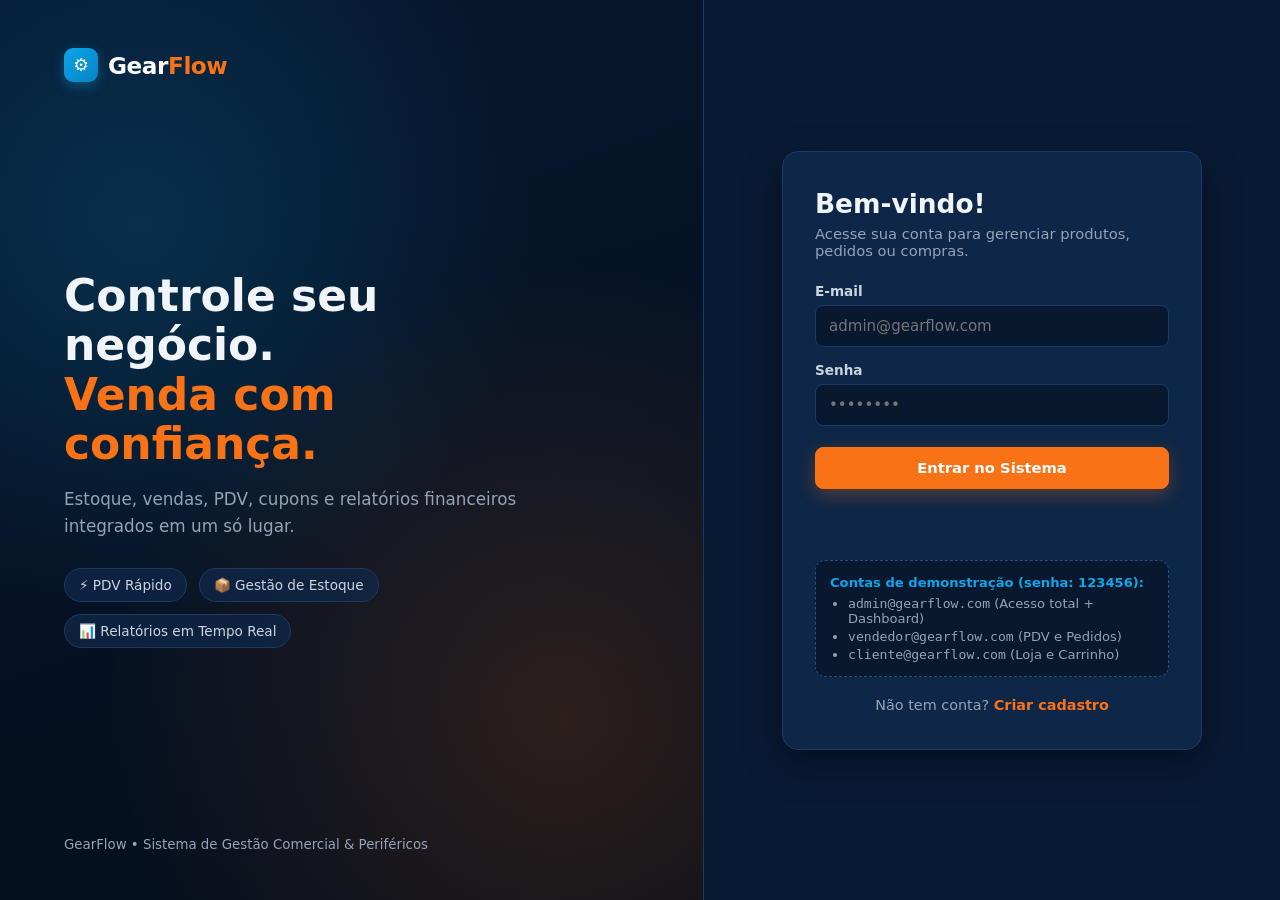
==== app.html @ c5e4baaf "Adiciona painel principal app.html" ====
<!DOCTYPE html>
<html lang="pt-BR">
<head>
  <meta charset="UTF-8" />
  <meta name="viewport" content="width=device-width, initial-scale=1.0" />
  <title>GearFlow — Painel de Gestão & PDV</title>
  <link rel="stylesheet" href="assets/css/style.css" />
</head>
<body class="app-body">
  <div class="app-layout">
    <aside class="sidebar">
      <div class="sidebar-brand">
        <div class="brand-badge">GF</div>
        <div>
          <strong>GearFlow</strong>
          <span>Automotive OS</span>
        </div>
      </div>

      <nav class="sidebar-nav">
        <button class="nav-item active" data-tab="dashboard" data-admin-only="true" onclick="switchTab('dashboard')">
          <span>📊</span> Dashboard Geral
        </button>
        <button class="nav-item" data-tab="pdv" onclick="switchTab('pdv')">
          <span>🛒</span> Catálogo & PDV
        </button>
        <button class="nav-item" data-tab="sales" onclick="switchTab('sales')">
          <span>📦</span> Histórico de Pedidos
        </button>
        <button class="nav-item" data-tab="products" data-admin-only="true" onclick="switchTab('products')">
          <span>🔧</span> Produtos & Estoque
        </button>
        <button class="nav-item" data-tab="coupons" data-admin-only="true" onclick="switchTab('coupons')">
          <span>🎟️</span> Cupons & Promoções
        </button>
      </nav>

      <div class="sidebar-footer">
        <div class="user-card">
          <strong id="userName">Carregando...</strong>
          <span id="userRole" class="role-badge">perfil</span>
        </div>
        <button class="btn btn-outline btn-full" onclick="logout()">Sair do Sistema</button>
      </div>
    </aside>

    <main class="main-content">
      <header class="topbar">
        <div>
          <h1 id="pageTitle">Dashboard Geral</h1>
          <p class="subtitle">Gestão integrada de peças, estoque e vendas em tempo real</p>
        </div>
        <div id="appFeedback" class="feedback-bar"></div>
      </header>

      <section id="tab-dashboard" class="tab-panel active" data-admin-only="true">
        <div class="kpi-grid">
          <div class="kpi-card">
            <span>Receita Total</span>
            <strong id="kpiRevenue">R$ 0,00</strong>
          </div>
          <div class="kpi-card">
            <span>Pedidos Concluídos</span>
            <strong id="kpiOrders">0</strong>
          </div>
          <div class="kpi-card">
            <span>Ticket Médio</span>
            <strong id="kpiTicket">R$ 0,00</strong>
          </div>
          <div class="kpi-card">
            <span>Itens em Estoque</span>
            <strong id="kpiStock">0</strong>
          </div>
        </div>

        <div class="panel-grid-2">
          <div class="card">
            <h3>Desempenho por Categoria</h3>
            <div id="categoryBars" class="bars-container"></div>
          </div>
          <div class="card">
            <h3>Alertas de Estoque Baixo</h3>
            <div id="lowStockList" class="alert-list"></div>
          </div>
        </div>
      </section>

      <section id="tab-pdv" class="tab-panel">
        <div class="pdv-layout">
          <div class="card">
            <div class="card-header-row">
              <h3>Catálogo de Autopeças</h3>
              <input type="text" id="catalogSearch" placeholder="Buscar peça ou SKU..." oninput="renderCatalog()" />
            </div>
            <div id="catalogGrid" class="catalog-grid"></div>
          </div>

          <div class="card cart-card">
            <h3>Carrinho / Checkout</h3>
            <div id="cartItems" class="cart-list"></div>

            <div class="coupon-box">
              <input type="text" id="couponInput" placeholder="Cupom (ex: GEAR10)" />
              <button class="btn btn-secondary" onclick="applyCouponCode()">Aplicar</button>
            </div>

            <div class="form-group">
              <label for="paymentMethod">Forma de Pagamento</label>
              <select id="paymentMethod">
                <option value="PIX">PIX (Aprovação Imediata)</option>
                <option value="Cartão de Crédito">Cartão de Crédito</option>
                <option value="Boleto Faturado">Boleto Faturado</option>
              </select>
            </div>

            <div class="form-group">
              <label for="deliveryAddress">Endereço / Retirada</label>
              <input type="text" id="deliveryAddress" placeholder="Endereço de entrega" />
            </div>

            <div class="cart-totals">
              <div><span>Subtotal:</span><strong id="cartSubtotal">R$ 0,00</strong></div>
              <div><span>Desconto:</span><strong id="cartDiscount" class="text-cyan">- R$ 0,00</strong></div>
              <div class="total-final"><span>Total:</span><strong id="cartTotal">R$ 0,00</strong></div>
            </div>

            <button class="btn btn-primary btn-full" onclick="checkout()">Finalizar Pedido</button>
          </div>
        </div>
      </section>

      <section id="tab-sales" class="tab-panel">
        <div class="card">
          <h3>Pedidos Registrados</h3>
          <div class="table-wrap">
            <table>
              <thead>
                <tr>
                  <th>Pedido</th>
                  <th>Cliente</th>
                  <th>Itens</th>
                  <th>Pagamento</th>
                  <th>Total</th>
                  <th>Status</th>
                </tr>
              </thead>
              <tbody id="salesTableBody"></tbody>
            </table>
          </div>
        </div>
      </section>

      <section id="tab-products" class="tab-panel" data-admin-only="true">
        <div class="panel-grid-2">
          <div class="card">
            <h3>Cadastrar Nova Peça</h3>
            <form id="productForm" onsubmit="handleCreateProduct(event)">
              <div class="form-group">
                <label>Nome da Peça</label>
                <input type="text" id="prodName" required placeholder="Ex: Kit Embreagem Sachs" />
              </div>
              <div class="form-row">
                <div class="form-group">
                  <label>SKU</label>
                  <input type="text" id="prodSku" required placeholder="GF-109" />
                </div>
                <div class="form-group">
                  <label>Categoria</label>
                  <select id="prodCategory">
                    <option value="Motor">Motor</option>
                    <option value="Freios">Freios</option>
                    <option value="Suspensão">Suspensão</option>
                    <option value="Elétrica">Elétrica</option>
                    <option value="Lubrificantes">Lubrificantes</option>
                  </select>
                </div>
              </div>
              <div class="form-row">
                <div class="form-group">
                  <label>Preço (R$)</label>
                  <input type="number" step="0.01" id="prodPrice" required placeholder="199.90" />
                </div>
                <div class="form-group">
                  <label>Estoque Inicial</label>
                  <input type="number" id="prodStock" required placeholder="15" />
                </div>
              </div>
              <button type="submit" class="btn btn-primary btn-full">Salvar Produto</button>
            </form>
          </div>

          <div class="card">
            <h3>Estoque Atual</h3>
            <div class="table-wrap">
              <table>
                <thead>
                  <tr>
                    <th>SKU</th>
                    <th>Produto</th>
                    <th>Categoria</th>
                    <th>Preço</th>
                    <th>Estoque</th>
                    <th>Ações</th>
                  </tr>
                </thead>
                <tbody id="productsTableBody"></tbody>
              </table>
            </div>
          </div>
        </div>
      </section>

      <section id="tab-coupons" class="tab-panel" data-admin-only="true">
        <div class="panel-grid-2">
          <div class="card">
            <h3>Criar Cupom Promocional</h3>
            <form id="couponForm" onsubmit="handleCreateCoupon(event)">
              <div class="form-group">
                <label>Código do Cupom</label>
                <input type="text" id="newCouponCode" required placeholder="EX: OFICINA15" />
              </div>
              <div class="form-group">
                <label>Desconto (%)</label>
                <input type="number" min="1" max="90" id="newCouponDiscount" required placeholder="15" />
              </div>
              <button type="submit" class="btn btn-primary btn-full">Ativar Cupom</button>
            </form>
          </div>

          <div class="card">
            <h3>Cupons Ativos</h3>
            <div class="table-wrap">
              <table>
                <thead>
                  <tr>
                    <th>Código</th>
                    <th>Desconto</th>
                    <th>Status</th>
                    <th>Ação</th>
                  </tr>
                </thead>
                <tbody id="couponsTableBody"></tbody>
              </table>
            </div>
          </div>
        </div>
      </section>
    </main>
  </div>

  <script src="assets/js/storage.js"></script>
  <script src="assets/js/auth.js"></script>
  <script src="assets/js/app.js"></script>
</body>
</html>
---- assets/css/style.css ----
:root {
  color-scheme: dark;
  --bg-deep: #061326;
  --bg-main: #091b34;
  --bg-sidebar: #07162b;
  --bg-card: #0e2647;
  --bg-card-hover: #133159;
  --bg-input: #08182e;
  --border: #1b3b66;
  --border-light: #274f85;
  --text-main: #f1f5f9;
  --text-muted: #94a3b8;
  --orange: #f97316;
  --orange-hover: #ea580c;
  --cyan: #0ea5e9;
  --green: #10b981;
  --red: #ef4444;
  --yellow: #f59e0b;
  --shadow: 0 14px 34px rgba(2, 8, 20, 0.55);
  --radius: 12px;
}

* {
  box-sizing: border-box;
  margin: 0;
  padding: 0;
}

body {
  font-family: "Inter", system-ui, -apple-system, sans-serif;
  background: var(--bg-main);
  color: var(--text-main);
  min-height: 100vh;
}

/* ================= LOGO & BRAND ================= */
.brand-logo {
  display: inline-flex;
  align-items: center;
  gap: 10px;
  font-weight: 800;
  font-size: 1.45rem;
  letter-spacing: -0.02em;
  color: #fff;
}

.brand-logo .gear-icon {
  width: 34px;
  height: 34px;
  border-radius: 9px;
  background: linear-gradient(135deg, var(--cyan), #0284c7);
  display: grid;
  place-items: center;
  color: #fff;
  font-size: 1.1rem;
  box-shadow: 0 4px 12px rgba(14, 165, 233, 0.35);
}

.brand-logo span strong {
  color: var(--orange);
}

/* ================= TELA DE LOGIN / CADASTRO ================= */
.auth-split {
  min-height: 100vh;
  display: grid;
  grid-template-columns: 1.1fr 0.9fr;
  background: var(--bg-deep);
}

.auth-hero {
  position: relative;
  padding: 48px 64px;
  display: flex;
  flex-direction: column;
  justify-content: space-between;
  background:
    radial-gradient(circle at 20% 25%, rgba(14, 165, 233, 0.18), transparent 45%),
    radial-gradient(circle at 80% 80%, rgba(249, 115, 22, 0.16), transparent 50%),
    linear-gradient(160deg, #071830 0%, #040d1a 100%);
  border-right: 1px solid var(--border);
}

.auth-hero-content {
  max-width: 480px;
}

.auth-hero h1 {
  font-size: 2.75rem;
  line-height: 1.12;
  font-weight: 800;
  margin-bottom: 18px;
}

.auth-hero h1 span {
  color: var(--orange);
}

.auth-hero p {
  color: var(--text-muted);
  font-size: 1.05rem;
  line-height: 1.6;
}

.hero-badges {
  display: flex;
  gap: 12px;
  margin-top: 28px;
  flex-wrap: wrap;
}

.hero-badge {
  background: rgba(14, 38, 71, 0.8);
  border: 1px solid var(--border);
  padding: 8px 14px;
  border-radius: 999px;
  font-size: 0.85rem;
  color: #cbd5e1;
}

.auth-panel {
  display: grid;
  place-items: center;
  padding: 32px 24px;
  background: var(--bg-main);
}

.auth-card {
  width: min(100%, 420px);
  background: var(--bg-card);
  border: 1px solid var(--border);
  border-radius: 16px;
  padding: 36px 32px;
  box-shadow: var(--shadow);
}

.auth-card h2 {
  font-size: 1.65rem;
  margin-bottom: 6px;
}

.auth-card .subtitle {
  color: var(--text-muted);
  font-size: 0.92rem;
  margin-bottom: 24px;
}

.form-stack {
  display: flex;
  flex-direction: column;
  gap: 15px;
}

.field {
  display: flex;
  flex-direction: column;
  gap: 6px;
}

.field label {
  font-size: 0.85rem;
  font-weight: 600;
  color: #cbd5e1;
}

input, select {
  width: 100%;
  min-height: 42px;
  padding: 10px 13px;
  border-radius: 8px;
  border: 1px solid var(--border);
  background: var(--bg-input);
  color: var(--text-main);
  font: inherit;
  font-size: 0.94rem;
  transition: border-color 0.15s;
}

input:focus, select:focus {
  outline: none;
  border-color: var(--cyan);
}

.btn {
  display: inline-flex;
  align-items: center;
  justify-content: center;
  gap: 8px;
  min-height: 42px;
  padding: 10px 18px;
  border-radius: 8px;
  border: 1px solid var(--border);
  background: var(--bg-card-hover);
  color: #fff;
  font: inherit;
  font-weight: 600;
  font-size: 0.92rem;
  cursor: pointer;
  text-decoration: none;
  transition: all 0.15s ease;
}

.btn:hover:not(:disabled) {
  border-color: var(--border-light);
  filter: brightness(1.08);
}

.btn:disabled {
  opacity: 0.55;
  cursor: not-allowed;
}

.btn-orange {
  background: var(--orange);
  border-color: var(--orange);
  color: #fff;
  font-weight: 700;
  box-shadow: 0 6px 18px rgba(249, 115, 22, 0.3);
}

.btn-orange:hover:not(:disabled) {
  background: var(--orange-hover);
  border-color: var(--orange-hover);
}

.btn-cyan {
  background: var(--cyan);
  border-color: var(--cyan);
  color: #041324;
  font-weight: 700;
}

.btn-sm {
  min-height: 34px;
  padding: 6px 12px;
  font-size: 0.82rem;
}

.demo-box {
  margin-top: 20px;
  padding: 14px;
  border-radius: 10px;
  background: var(--bg-input);
  border: 1px dashed var(--border-light);
  font-size: 0.82rem;
  color: var(--text-muted);
}

.demo-box strong {
  color: var(--cyan);
  display: block;
  margin-bottom: 6px;
}

.demo-box ul {
  padding-left: 18px;
  display: flex;
  flex-direction: column;
  gap: 3px;
}

.auth-footer {
  margin-top: 20px;
  text-align: center;
  font-size: 0.9rem;
  color: var(--text-muted);
}

.auth-footer a {
  color: var(--orange);
  font-weight: 600;
  text-decoration: none;
}

/* ================= LAYOUT DO PAINEL (SIDEBAR + MAIN) ================= */
.app-layout {
  display: grid;
  grid-template-columns: 245px 1fr;
  min-height: 100vh;
}

.sidebar {
  background: var(--bg-sidebar);
  border-right: 1px solid var(--border);
  padding: 22px 16px;
  display: flex;
  flex-direction: column;
  justify-content: space-between;
}

.sidebar-top {
  display: flex;
  flex-direction: column;
  gap: 28px;
}

.sidebar-nav {
  display: flex;
  flex-direction: column;
  gap: 6px;
}

.nav-item {
  display: flex;
  align-items: center;
  justify-content: space-between;
  width: 100%;
  padding: 11px 14px;
  border-radius: 9px;
  border: 1px solid transparent;
  background: transparent;
  color: var(--text-muted);
  font: inherit;
  font-size: 0.92rem;
  font-weight: 600;
  cursor: pointer;
  text-align: left;
  transition: all 0.15s;
}

.nav-item:hover {
  background: rgba(14, 38, 71, 0.7);
  color: #fff;
}

.nav-item.active {
  background: linear-gradient(90deg, rgba(249, 115, 22, 0.2), rgba(14, 38, 71, 0.9));
  border-color: rgba(249, 115, 22, 0.45);
  color: #fff;
}

.nav-item .badge {
  background: var(--orange);
  color: #fff;
  font-size: 0.75rem;
  padding: 2px 8px;
  border-radius: 999px;
  font-weight: 700;
}

.sidebar-user {
  padding-top: 16px;
  border-top: 1px solid var(--border);
  display: flex;
  flex-direction: column;
  gap: 10px;
}

.user-info {
  font-size: 0.85rem;
}

.user-info strong {
  display: block;
  color: #fff;
}

.user-info span {
  color: var(--cyan);
  text-transform: uppercase;
  font-size: 0.75rem;
  font-weight: 700;
}

.main-area {
  padding: 24px 32px;
  overflow-y: auto;
}

.topbar-header {
  display: flex;
  align-items: center;
  justify-content: space-between;
  gap: 16px;
  margin-bottom: 24px;
  padding-bottom: 16px;
  border-bottom: 1px solid var(--border);
}

.topbar-header h1 {
  font-size: 1.5rem;
  font-weight: 700;
}

.feedback-bar {
  min-height: 22px;
  margin-bottom: 14px;
  font-size: 0.9rem;
  font-weight: 500;
}
.feedback-bar.ok { color: var(--green); }
.feedback-bar.error { color: var(--red); }

.tab-panel {
  display: none;
}
.tab-panel.active {
  display: block;
}

/* ================= KPI CARDS & DASHBOARD ================= */
.kpi-grid {
  display: grid;
  grid-template-columns: repeat(4, 1fr);
  gap: 16px;
  margin-bottom: 24px;
}

.kpi-card {
  background: var(--bg-card);
  border: 1px solid var(--border);
  border-radius: var(--radius);
  padding: 18px 20px;
  position: relative;
  overflow: hidden;
}

.kpi-card::before {
  content: "";
  position: absolute;
  top: 0;
  left: 0;
  width: 4px;
  height: 100%;
  background: var(--cyan);
}

.kpi-card.orange::before { background: var(--orange); }
.kpi-card.green::before { background: var(--green); }
.kpi-card.yellow::before { background: var(--yellow); }

.kpi-card small {
  color: var(--text-muted);
  font-size: 0.82rem;
  font-weight: 600;
  text-transform: uppercase;
}

.kpi-card .kpi-val {
  font-size: 1.65rem;
  font-weight: 800;
  margin-top: 8px;
}

.dashboard-split {
  display: grid;
  grid-template-columns: 1.4fr 1fr;
  gap: 20px;
  margin-bottom: 24px;
}

.panel-card {
  background: var(--bg-card);
  border: 1px solid var(--border);
  border-radius: var(--radius);
  padding: 20px;
}

.panel-card h3 {
  font-size: 1.05rem;
  margin-bottom: 16px;
  display: flex;
  align-items: center;
  justify-content: space-between;
}

/* Gráfico de barras CSS puro (estilo protótipo) */
.bar-chart {
  display: flex;
  align-items: flex-end;
  gap: 14px;
  height: 190px;
  padding-top: 20px;
  border-bottom: 1px solid var(--border);
}

.bar-col {
  flex: 1;
  display: flex;
  flex-direction: column;
  align-items: center;
  gap: 8px;
  height: 100%;
  justify-content: flex-end;
}

.bar-fill {
  width: 100%;
  max-width: 38px;
  border-radius: 6px 6px 0 0;
  background: linear-gradient(180deg, var(--cyan), #0284c7);
  transition: height 0.4s ease;
  position: relative;
}

.bar-col:nth-child(even) .bar-fill {
  background: linear-gradient(180deg, var(--orange), #c2410c);
}

.bar-label {
  font-size: 0.76rem;
  color: var(--text-muted);
}

/* Gráfico de rosca CSS (Donut) */
.donut-wrap {
  display: flex;
  align-items: center;
  gap: 24px;
  padding: 12px 0;
}

.donut-ring {
  width: 135px;
  height: 135px;
  border-radius: 50%;
  background: conic-gradient(
    var(--cyan) 0% 45%,
    var(--orange) 45% 78%,
    var(--green) 78% 100%
  );
  display: grid;
  place-items: center;
  flex-shrink: 0;
}

.donut-hole {
  width: 84px;
  height: 84px;
  border-radius: 50%;
  background: var(--bg-card);
  display: grid;
  place-items: center;
  font-weight: 800;
  font-size: 0.95rem;
}

.donut-legend {
  display: flex;
  flex-direction: column;
  gap: 10px;
  font-size: 0.86rem;
}

.legend-item {
  display: flex;
  align-items: center;
  gap: 8px;
}

.dot {
  width: 10px;
  height: 10px;
  border-radius: 50%;
}

/* ================= PDV / CATÁLOGO + CARRINHO LADO A LADO ================= */
.pdv-layout {
  display: grid;
  grid-template-columns: 1.5fr 1fr;
  gap: 20px;
  align-items: start;
}

.catalog-toolbar {
  display: flex;
  gap: 12px;
  margin-bottom: 16px;
}

.product-grid {
  display: grid;
  grid-template-columns: repeat(auto-fill, minmax(210px, 1fr));
  gap: 14px;
}

.prod-card {
  background: var(--bg-card);
  border: 1px solid var(--border);
  border-radius: var(--radius);
  padding: 16px;
  display: flex;
  flex-direction: column;
  justify-content: space-between;
  gap: 10px;
  transition: transform 0.15s, border-color 0.15s;
}

.prod-card:hover {
  transform: translateY(-2px);
  border-color: var(--cyan);
}

.prod-cat {
  font-size: 0.75rem;
  color: var(--cyan);
  font-weight: 700;
  text-transform: uppercase;
}

.prod-card h4 {
  font-size: 1rem;
  margin-top: 4px;
}

.prod-price {
  font-size: 1.2rem;
  font-weight: 800;
  color: var(--orange);
}

.prod-old {
  font-size: 0.84rem;
  color: var(--text-muted);
  text-decoration: line-through;
  margin-right: 6px;
}

.cart-box {
  background: var(--bg-card);
  border: 1px solid var(--border);
  border-radius: var(--radius);
  padding: 20px;
  position: sticky;
  top: 20px;
}

.cart-list {
  display: flex;
  flex-direction: column;
  gap: 10px;
  max-height: 240px;
  overflow-y: auto;
  margin: 14px 0;
  padding-right: 4px;
}

.cart-row {
  display: flex;
  align-items: center;
  justify-content: space-between;
  gap: 10px;
  padding: 10px;
  border-radius: 8px;
  background: var(--bg-input);
  border: 1px solid var(--border);
  font-size: 0.88rem;
}

.qty-controls {
  display: inline-flex;
  align-items: center;
  gap: 6px;
}

.qty-btn {
  width: 24px;
  height: 24px;
  border-radius: 6px;
  border: 1px solid var(--border);
  background: var(--bg-card);
  color: #fff;
  cursor: pointer;
}

.row-inline {
  display: flex;
  gap: 8px;
}

.totals-box {
  border-top: 1px solid var(--border);
  padding-top: 12px;
  margin: 14px 0;
  display: flex;
  flex-direction: column;
  gap: 6px;
  font-size: 0.92rem;
}

.totals-box div {
  display: flex;
  justify-content: space-between;
}

.totals-box .grand-total {
  font-size: 1.18rem;
  font-weight: 800;
  color: var(--orange);
  margin-top: 4px;
}

/* ================= TABELAS ================= */
.table-wrap {
  overflow-x: auto;
}

table {
  width: 100%;
  border-collapse: collapse;
  font-size: 0.9rem;
}

th, td {
  padding: 12px 14px;
  text-align: left;
  border-bottom: 1px solid var(--border);
}

th {
  color: var(--text-muted);
  font-size: 0.78rem;
  text-transform: uppercase;
  background: rgba(8, 24, 46, 0.6);
}

.status-pill {
  display: inline-block;
  padding: 3px 10px;
  border-radius: 999px;
  font-size: 0.76rem;
  font-weight: 700;
}

.status-Concluído { background: rgba(16, 185, 129, 0.2); color: #34d399; }
.status-Pendente { background: rgba(245, 158, 11, 0.2); color: #fbbf24; }
.status-Enviado { background: rgba(14, 165, 233, 0.2); color: #38bdf8; }
.status-Cancelado { background: rgba(239, 68, 68, 0.2); color: #f87171; }

.hidden { display: none !important; }

/* ================= RESPONSIVO ================= */
@media (max-width: 980px) {
  .auth-split { grid-template-columns: 1fr; }
  .auth-hero { display: none; }
  .app-layout { grid-template-columns: 1fr; }
  .sidebar { border-right: 0; border-bottom: 1px solid var(--border); }
  .sidebar-nav { flex-direction: row; flex-wrap: wrap; }
  .kpi-grid { grid-template-columns: repeat(2, 1fr); }
  .dashboard-split, .pdv-layout { grid-template-columns: 1fr; }
}
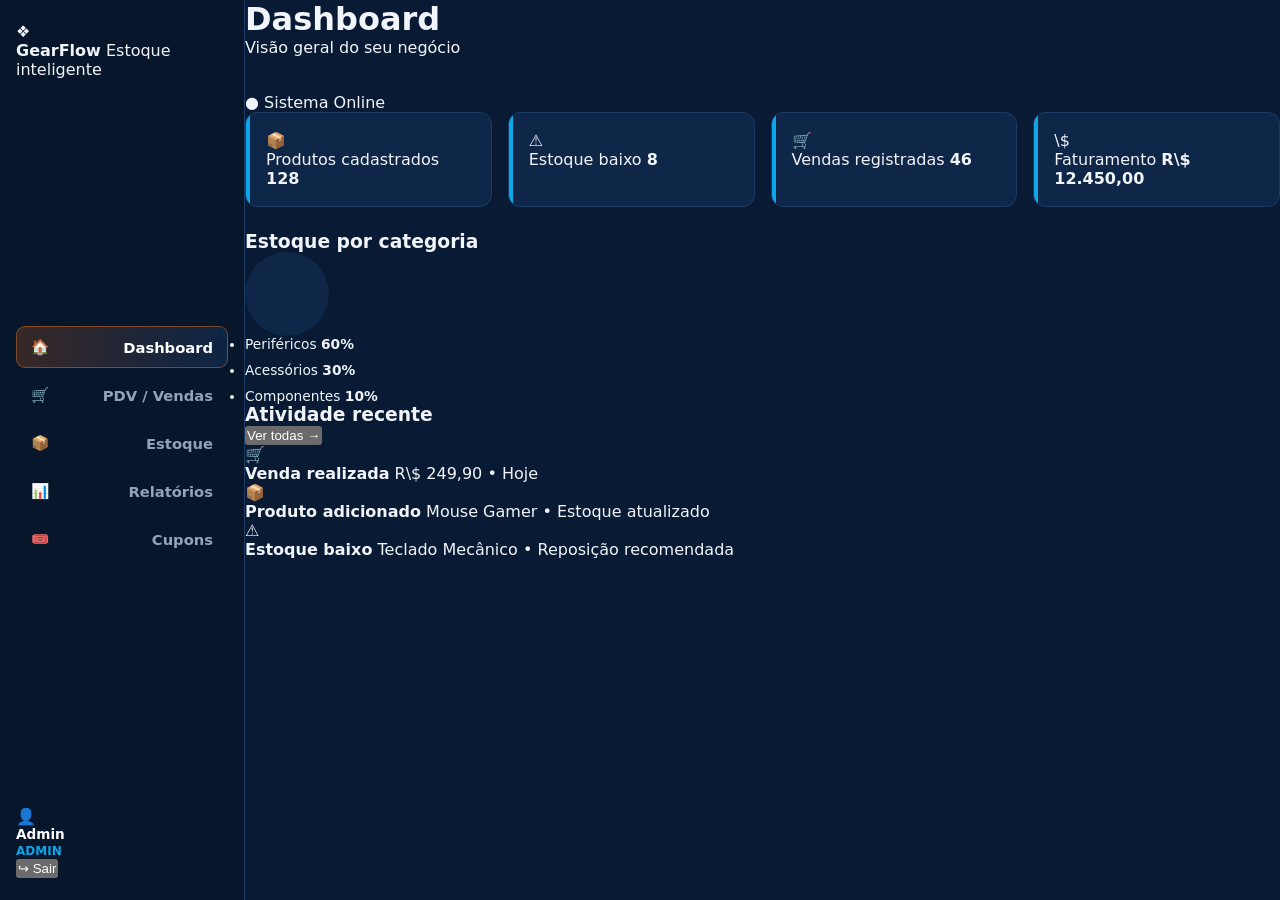
==== commit b1bcdf11: "Alinha layout do painel ao protótipo do GearFlow" ====
--- a/app.html
+++ b/app.html
@@ -3,105 +3,164 @@
 <head>
   <meta charset="UTF-8" />
   <meta name="viewport" content="width=device-width, initial-scale=1.0" />
-  <title>GearFlow — Painel de Gestão & PDV</title>
+  <title>GearFlow — Estoque Inteligente & PDV</title>
   <link rel="stylesheet" href="assets/css/style.css" />
 </head>
 <body class="app-body">
   <div class="app-layout">
+    <!-- Sidebar idêntica ao Slide 08 -->
     <aside class="sidebar">
       <div class="sidebar-brand">
-        <div class="brand-badge">GF</div>
+        <div class="brand-logo-box">❖</div>
         <div>
-          <strong>GearFlow</strong>
-          <span>Automotive OS</span>
+          <strong class="brand-title">Gear<span class="text-orange">Flow</span></strong>
+          <span class="brand-sub">Estoque inteligente</span>
         </div>
       </div>
 
       <nav class="sidebar-nav">
         <button class="nav-item active" data-tab="dashboard" data-admin-only="true" onclick="switchTab('dashboard')">
-          <span>📊</span> Dashboard Geral
+          <span class="nav-icon">🏠</span> Dashboard
         </button>
         <button class="nav-item" data-tab="pdv" onclick="switchTab('pdv')">
-          <span>🛒</span> Catálogo & PDV
+          <span class="nav-icon">🛒</span> PDV / Vendas
+        </button>
+        <button class="nav-item" data-tab="products" data-admin-only="true" onclick="switchTab('products')">
+          <span class="nav-icon">📦</span> Estoque
         </button>
         <button class="nav-item" data-tab="sales" onclick="switchTab('sales')">
-          <span>📦</span> Histórico de Pedidos
-        </button>
-        <button class="nav-item" data-tab="products" data-admin-only="true" onclick="switchTab('products')">
-          <span>🔧</span> Produtos & Estoque
+          <span class="nav-icon">📊</span> Relatórios
         </button>
         <button class="nav-item" data-tab="coupons" data-admin-only="true" onclick="switchTab('coupons')">
-          <span>🎟️</span> Cupons & Promoções
+          <span class="nav-icon">🎟️</span> Cupons
         </button>
       </nav>
 
       <div class="sidebar-footer">
-        <div class="user-card">
-          <strong id="userName">Carregando...</strong>
-          <span id="userRole" class="role-badge">perfil</span>
-        </div>
-        <button class="btn btn-outline btn-full" onclick="logout()">Sair do Sistema</button>
+        <div class="user-pill">
+          <div class="user-avatar">👤</div>
+          <div class="user-info">
+            <strong id="userName">Admin</strong>
+            <span id="userRole">admin</span>
+          </div>
+        </div>
+        <button class="btn-logout" onclick="logout()">↪ Sair</button>
       </div>
     </aside>
 
+    <!-- Área Principal -->
     <main class="main-content">
       <header class="topbar">
         <div>
-          <h1 id="pageTitle">Dashboard Geral</h1>
-          <p class="subtitle">Gestão integrada de peças, estoque e vendas em tempo real</p>
-        </div>
-        <div id="appFeedback" class="feedback-bar"></div>
+          <h1 id="pageTitle">Dashboard</h1>
+          <p id="pageSubtitle" class="subtitle">Visão geral do seu negócio</p>
+        </div>
+        <div class="topbar-actions">
+          <div id="appFeedback" class="feedback-bar"></div>
+          <span class="badge-online">● Sistema Online</span>
+        </div>
       </header>
 
+      <!-- ABA 1: DASHBOARD (Igual ao Slide 08) -->
       <section id="tab-dashboard" class="tab-panel active" data-admin-only="true">
         <div class="kpi-grid">
           <div class="kpi-card">
-            <span>Receita Total</span>
-            <strong id="kpiRevenue">R$ 0,00</strong>
-          </div>
-          <div class="kpi-card">
-            <span>Pedidos Concluídos</span>
-            <strong id="kpiOrders">0</strong>
-          </div>
-          <div class="kpi-card">
-            <span>Ticket Médio</span>
-            <strong id="kpiTicket">R$ 0,00</strong>
-          </div>
-          <div class="kpi-card">
-            <span>Itens em Estoque</span>
-            <strong id="kpiStock">0</strong>
-          </div>
-        </div>
-
-        <div class="panel-grid-2">
+            <div class="kpi-icon blue">📦</div>
+            <div>
+              <span class="kpi-label">Produtos cadastrados</span>
+              <strong id="kpiStock" class="kpi-value">128</strong>
+            </div>
+          </div>
+          <div class="kpi-card">
+            <div class="kpi-icon orange">⚠️</div>
+            <div>
+              <span class="kpi-label">Estoque baixo</span>
+              <strong id="kpiLowStock" class="kpi-value">8</strong>
+            </div>
+          </div>
+          <div class="kpi-card">
+            <div class="kpi-icon blue">🛒</div>
+            <div>
+              <span class="kpi-label">Vendas registradas</span>
+              <strong id="kpiOrders" class="kpi-value">46</strong>
+            </div>
+          </div>
+          <div class="kpi-card">
+            <div class="kpi-icon orange">\$</div>
+            <div>
+              <span class="kpi-label">Faturamento</span>
+              <strong id="kpiRevenue" class="kpi-value">R\$ 12.450,00</strong>
+            </div>
+          </div>
+        </div>
+
+        <div class="dashboard-grid">
+          <!-- Gráfico de Rosca: Estoque por categoria -->
           <div class="card">
-            <h3>Desempenho por Categoria</h3>
-            <div id="categoryBars" class="bars-container"></div>
-          </div>
+            <h3>Estoque por categoria</h3>
+            <div class="donut-wrapper">
+              <div class="donut-chart">
+                <div class="donut-hole"></div>
+              </div>
+              <ul class="donut-legend">
+                <li><span class="dot blue"></span> Periféricos <strong>60%</strong></li>
+                <li><span class="dot orange"></span> Acessórios <strong>30%</strong></li>
+                <li><span class="dot cyan"></span> Componentes <strong>10%</strong></li>
+              </ul>
+            </div>
+          </div>
+
+          <!-- Atividade recente -->
           <div class="card">
-            <h3>Alertas de Estoque Baixo</h3>
-            <div id="lowStockList" class="alert-list"></div>
+            <div class="card-header-row">
+              <h3>Atividade recente</h3>
+              <button class="link-btn" onclick="switchTab('sales')">Ver todas →</button>
+            </div>
+            <div id="recentActivityList" class="activity-list">
+              <div class="activity-item">
+                <div class="act-icon blue">🛒</div>
+                <div>
+                  <strong>Venda realizada</strong>
+                  <span>R\$ 249,90 • Hoje</span>
+                </div>
+              </div>
+              <div class="activity-item">
+                <div class="act-icon blue">📦</div>
+                <div>
+                  <strong>Produto adicionado</strong>
+                  <span>Mouse Gamer • Estoque atualizado</span>
+                </div>
+              </div>
+              <div class="activity-item">
+                <div class="act-icon orange">⚠️</div>
+                <div>
+                  <strong>Estoque baixo</strong>
+                  <span>Teclado Mecânico • Reposição recomendada</span>
+                </div>
+              </div>
+            </div>
           </div>
         </div>
       </section>
 
+      <!-- ABA 2: PDV / VENDAS (Igual ao Slide 08) -->
       <section id="tab-pdv" class="tab-panel">
         <div class="pdv-layout">
           <div class="card">
             <div class="card-header-row">
-              <h3>Catálogo de Autopeças</h3>
-              <input type="text" id="catalogSearch" placeholder="Buscar peça ou SKU..." oninput="renderCatalog()" />
+              <h3>Catálogo de Periféricos</h3>
+              <input type="text" id="catalogSearch" class="search-input" placeholder="🔍 Buscar produto..." oninput="renderCatalog()" />
             </div>
             <div id="catalogGrid" class="catalog-grid"></div>
           </div>
 
           <div class="card cart-card">
-            <h3>Carrinho / Checkout</h3>
+            <h3>🛒 Carrinho de compras</h3>
             <div id="cartItems" class="cart-list"></div>
 
             <div class="coupon-box">
               <input type="text" id="couponInput" placeholder="Cupom (ex: GEAR10)" />
-              <button class="btn btn-secondary" onclick="applyCouponCode()">Aplicar</button>
+              <button class="btn-secondary" onclick="applyCouponCode()">Aplicar</button>
             </div>
 
             <div class="form-group">
@@ -109,147 +168,175 @@
               <select id="paymentMethod">
                 <option value="PIX">PIX (Aprovação Imediata)</option>
                 <option value="Cartão de Crédito">Cartão de Crédito</option>
-                <option value="Boleto Faturado">Boleto Faturado</option>
+                <option value="Dinheiro">Dinheiro</option>
               </select>
             </div>
 
             <div class="form-group">
-              <label for="deliveryAddress">Endereço / Retirada</label>
-              <input type="text" id="deliveryAddress" placeholder="Endereço de entrega" />
+              <label for="deliveryAddress">CPF / Cliente (opcional)</label>
+              <input type="text" id="deliveryAddress" placeholder="000.000.000-00 ou Balcão" />
             </div>
 
             <div class="cart-totals">
-              <div><span>Subtotal:</span><strong id="cartSubtotal">R$ 0,00</strong></div>
-              <div><span>Desconto:</span><strong id="cartDiscount" class="text-cyan">- R$ 0,00</strong></div>
-              <div class="total-final"><span>Total:</span><strong id="cartTotal">R$ 0,00</strong></div>
-            </div>
-
-            <button class="btn btn-primary btn-full" onclick="checkout()">Finalizar Pedido</button>
+              <div><span>Subtotal:</span><strong id="cartSubtotal">R\$ 0,00</strong></div>
+              <div><span>Desconto (10%):</span><strong id="cartDiscount" class="text-orange">- R\$ 0,00</strong></div>
+              <div class="total-final"><span>Total:</span><strong id="cartTotal">R\$ 0,00</strong></div>
+            </div>
+
+            <button class="btn-orange btn-full" onclick="checkout()">🛒 Finalizar venda</button>
           </div>
         </div>
       </section>
 
-      <section id="tab-sales" class="tab-panel">
+      <!-- ABA 3: CONTROLE DE ESTOQUE (Igual ao Slide 08) -->
+      <section id="tab-products" class="tab-panel" data-admin-only="true">
+        <div class="card mb-20">
+          <h3>+ Adicionar novo produto ao estoque</h3>
+          <form id="productForm" class="inline-form" onsubmit="handleCreateProduct(event)">
+            <input type="text" id="prodName" required placeholder="Produto (ex: Mouse Gamer)" />
+            <input type="text" id="prodSku" required placeholder="SKU (ex: M001)" />
+            <select id="prodCategory">
+              <option value="Periféricos">Periféricos</option>
+              <option value="Acessórios">Acessórios</option>
+              <option value="Componentes">Componentes</option>
+            </select>
+            <input type="number" step="0.01" id="prodPrice" required placeholder="Preço (R\$)" />
+            <input type="number" id="prodStock" required placeholder="Qtd" />
+            <button type="submit" class="btn-orange">+ Adicionar produto</button>
+          </form>
+        </div>
+
         <div class="card">
-          <h3>Pedidos Registrados</h3>
+          <div class="card-header-row">
+            <h3>Controle de estoque</h3>
+          </div>
           <div class="table-wrap">
             <table>
               <thead>
                 <tr>
-                  <th>Pedido</th>
-                  <th>Cliente</th>
-                  <th>Itens</th>
-                  <th>Pagamento</th>
-                  <th>Total</th>
-                  <th>Status</th>
+                  <th>SKU</th>
+                  <th>Produto</th>
+                  <th>Categoria</th>
+                  <th>Preço</th>
+                  <th>Quantidade</th>
+                  <th>Status / Ações</th>
                 </tr>
               </thead>
-              <tbody id="salesTableBody"></tbody>
+              <tbody id="productsTableBody"></tbody>
             </table>
           </div>
         </div>
       </section>
 
-      <section id="tab-products" class="tab-panel" data-admin-only="true">
-        <div class="panel-grid-2">
-          <div class="card">
-            <h3>Cadastrar Nova Peça</h3>
-            <form id="productForm" onsubmit="handleCreateProduct(event)">
-              <div class="form-group">
-                <label>Nome da Peça</label>
-                <input type="text" id="prodName" required placeholder="Ex: Kit Embreagem Sachs" />
-              </div>
-              <div class="form-row">
-                <div class="form-group">
-                  <label>SKU</label>
-                  <input type="text" id="prodSku" required placeholder="GF-109" />
-                </div>
-                <div class="form-group">
-                  <label>Categoria</label>
-                  <select id="prodCategory">
-                    <option value="Motor">Motor</option>
-                    <option value="Freios">Freios</option>
-                    <option value="Suspensão">Suspensão</option>
-                    <option value="Elétrica">Elétrica</option>
-                    <option value="Lubrificantes">Lubrificantes</option>
-                  </select>
-                </div>
-              </div>
-              <div class="form-row">
-                <div class="form-group">
-                  <label>Preço (R$)</label>
-                  <input type="number" step="0.01" id="prodPrice" required placeholder="199.90" />
-                </div>
-                <div class="form-group">
-                  <label>Estoque Inicial</label>
-                  <input type="number" id="prodStock" required placeholder="15" />
-                </div>
-              </div>
-              <button type="submit" class="btn btn-primary btn-full">Salvar Produto</button>
-            </form>
-          </div>
-
-          <div class="card">
-            <h3>Estoque Atual</h3>
-            <div class="table-wrap">
-              <table>
-                <thead>
-                  <tr>
-                    <th>SKU</th>
-                    <th>Produto</th>
-                    <th>Categoria</th>
-                    <th>Preço</th>
-                    <th>Estoque</th>
-                    <th>Ações</th>
-                  </tr>
-                </thead>
-                <tbody id="productsTableBody"></tbody>
-              </table>
-            </div>
-          </div>
-        </div>
-      </section>
-
-      <section id="tab-coupons" class="tab-panel" data-admin-only="true">
-        <div class="panel-grid-2">
-          <div class="card">
-            <h3>Criar Cupom Promocional</h3>
-            <form id="couponForm" onsubmit="handleCreateCoupon(event)">
-              <div class="form-group">
-                <label>Código do Cupom</label>
-                <input type="text" id="newCouponCode" required placeholder="EX: OFICINA15" />
-              </div>
-              <div class="form-group">
-                <label>Desconto (%)</label>
-                <input type="number" min="1" max="90" id="newCouponDiscount" required placeholder="15" />
-              </div>
-              <button type="submit" class="btn btn-primary btn-full">Ativar Cupom</button>
-            </form>
-          </div>
-
-          <div class="card">
-            <h3>Cupons Ativos</h3>
-            <div class="table-wrap">
-              <table>
-                <thead>
-                  <tr>
-                    <th>Código</th>
-                    <th>Desconto</th>
-                    <th>Status</th>
-                    <th>Ação</th>
-                  </tr>
-                </thead>
-                <tbody id="couponsTableBody"></tbody>
-              </table>
-            </div>
-          </div>
-        </div>
-      </section>
-    </main>
-  </div>
-
-  <script src="assets/js/storage.js"></script>
-  <script src="assets/js/auth.js"></script>
-  <script src="assets/js/app.js"></script>
-</body>
-</html>
+      <!-- ABA 4: RELATÓRIOS & HISTÓRICO (Igual ao Slide 08) -->
+      <section id="tab-sales" class="tab-panel">
+        <div class="kpi-grid mb-20">
+          <div class="kpi-card">
+            <div class="kpi-icon blue">🛒</div>
+            <div>
+              <span class="kpi-label">Total de Vendas</span>
+              <strong id="repRevenue" class="kpi-value">
+cat << 'EOF' >> assets/css/style.css
+
+/* === ESTILOS DO PAINEL GEARFLOW (IDENTIDADE VISUAL DO SLIDE 08) === */
+.app-body { background: #071120; color: #f8fafc; font-family: 'Inter', system-ui, sans-serif; margin: 0; }
+.app-layout { display: flex; min-height: 100vh; }
+.sidebar { width: 250px; background: #0a1628; border-right: 1px solid #1e293b; display: flex; flex-direction: column; padding: 24px 16px; }
+.sidebar-brand { display: flex; align-items: center; gap: 12px; padding: 0 8px 24px; border-bottom: 1px solid #1e293b; }
+.brand-logo-box { width: 38px; height: 38px; border-radius: 10px; background: linear-gradient(135deg, #2563eb, #ff6b00); display: grid; place-items: center; font-weight: 800; color: #fff; }
+.brand-title { font-size: 20px; display: block; color: #fff; }
+.text-orange { color: #ff6b00; }
+.text-green { color: #22c55e; }
+.brand-sub { font-size: 12px; color: #94a3b8; }
+.sidebar-nav { display: flex; flex-direction: column; gap: 8px; margin-top: 24px; flex: 1; }
+.nav-item { display: flex; align-items: center; gap: 12px; padding: 12px 14px; border-radius: 10px; background: transparent; border: none; color: #cbd5e1; font-size: 14px; font-weight: 500; cursor: pointer; text-align: left; transition: 0.2s; }
+.nav-item:hover { background: #13233d; color: #fff; }
+.nav-item.active { background: linear-gradient(90deg, rgba(37,99,235,0.28), rgba(255,107,0,0.12)); color: #fff; border: 1px solid rgba(59,130,246,0.4); }
+.sidebar-footer { border-top: 1px solid #1e293b; padding-top: 16px; display: flex; flex-direction: column; gap: 10px; }
+.user-pill { display: flex; align-items: center; gap: 10px; background: #0f2038; padding: 10px; border-radius: 10px; }
+.user-info strong { display: block; font-size: 14px; }
+.user-info span { font-size: 12px; color: #94a3b8; text-transform: uppercase; }
+.btn-logout { width: 100%; padding: 10px; border-radius: 8px; background: #13233d; border: 1px solid #1e293b; color: #cbd5e1; cursor: pointer; }
+.btn-logout:hover { background: #1e293b; color: #fff; }
+
+.main-content { flex: 1; padding: 28px 32px; overflow-y: auto; }
+.topbar { display: flex; justify-content: space-between; align-items: center; margin-bottom: 24px; }
+.topbar h1 { font-size: 26px; margin: 0; }
+.subtitle { color: #94a3b8; font-size: 14px; margin: 4px 0 0; }
+.badge-online { background: rgba(34,197,94,0.15); color: #4ade80; padding: 6px 12px; border-radius: 999px; font-size: 12px; font-weight: 600; }
+.tab-panel { display: none; }
+.tab-panel.active { display: block; }
+
+.kpi-grid { display: grid; grid-template-columns: repeat(4, 1fr); gap: 18px; margin-bottom: 22px; }
+.kpi-card { background: #0d1d35; border: 1px solid #1e3252; border-radius: 14px; padding: 18px 20px; display: flex; align-items: center; gap: 16px; }
+.kpi-icon { width: 44px; height: 44px; border-radius: 12px; display: grid; place-items: center; font-size: 20px; font-weight: 700; }
+.kpi-icon.blue { background: rgba(37,99,235,0.2); color: #60a5fa; }
+.kpi-icon.orange { background: rgba(255,107,0,0.2); color: #fb923c; }
+.kpi-icon.green { background: rgba(34,197,94,0.2); color: #4ade80; }
+.kpi-label { display: block; font-size: 13px; color: #94a3b8; margin-bottom: 4px; }
+.kpi-value { font-size: 22px; font-weight: 700; color: #fff; }
+
+.dashboard-grid { display: grid; grid-template-columns: 1fr 1fr; gap: 20px; }
+.card { background: #0d1d35; border: 1px solid #1e3252; border-radius: 14px; padding: 22px; }
+.card h3 { margin: 0 0 16px; font-size: 16px; color: #f1f5f9; }
+.card-header-row { display: flex; justify-content: space-between; align-items: center; margin-bottom: 16px; gap: 12px; }
+.card-header-row h3 { margin: 0; }
+.mb-20 { margin-bottom: 20px; }
+
+/* Donut Chart CSS */
+.donut-wrapper { display: flex; align-items: center; justify-content: space-around; padding: 12px 0; }
+.donut-chart { width: 140px; height: 140px; border-radius: 50%; background: conic-gradient(#2563eb 0% 60%, #ff6b00 60% 90%, #38bdf8 90% 100%); display: grid; place-items: center; }
+.donut-hole { width: 84px; height: 84px; border-radius: 50%; background: #0d1d35; }
+.donut-legend { list-style: none; padding: 0; margin: 0; display: flex; flex-direction: column; gap: 12px; font-size: 14px; }
+.donut-legend li { display: flex; align-items: center; gap: 10px; color: #cbd5e1; }
+.dot { width: 10px; height: 10px; border-radius: 50%; display: inline-block; }
+.dot.blue { background: #2563eb; }
+.dot.orange { background: #ff6b00; }
+.dot.cyan { background: #38bdf8; }
+
+/* Atividade Recente */
+.activity-list { display: flex; flex-direction: column; gap: 14px; }
+.activity-item { display: flex; align-items: center; gap: 14px; padding: 10px 12px; background: #091527; border-radius: 10px; border: 1px solid #172a46; }
+.act-icon { width: 36px; height: 36px; border-radius: 10px; display: grid; place-items: center; }
+.act-icon.blue { background: rgba(37,99,235,0.2); }
+.act-icon.orange { background: rgba(255,107,0,0.2); }
+.activity-item strong { display: block; font-size: 14px; }
+.activity-item span { font-size: 12px; color: #94a3b8; }
+.link-btn { background: none; border: none; color: #60a5fa; cursor: pointer; font-size: 13px; }
+
+/* PDV e Catálogo */
+.pdv-layout { display: grid; grid-template-columns: 1.7fr 1fr; gap: 20px; }
+.catalog-grid { display: grid; grid-template-columns: repeat(3, 1fr); gap: 14px; }
+.product-card, .catalog-item { background: #091527; border: 1px solid #1e3252; border-radius: 12px; padding: 14px; display: flex; flex-direction: column; justify-content: space-between; gap: 10px; }
+.product-card h4, .catalog-item h4 { margin: 0; font-size: 15px; color: #fff; }
+.search-input, input, select { background: #091527; border: 1px solid #1e3252; color: #fff; padding: 10px 12px; border-radius: 8px; font-size: 14px; width: 100%; box-sizing: border-box; }
+.search-input { max-width: 260px; }
+.coupon-box { display: flex; gap: 8px; margin: 14px 0; }
+.form-group { margin-bottom: 12px; }
+.form-group label { display: block; font-size: 12px; color: #94a3b8; margin-bottom: 6px; }
+.cart-totals { border-top: 1px solid #1e3252; padding-top: 12px; margin: 14px 0; display: flex; flex-direction: column; gap: 8px; font-size: 14px; }
+.cart-totals div { display: flex; justify-content: space-between; }
+.total-final { font-size: 18px; color: #fff; border-top: 1px solid #1e3252; padding-top: 8px; }
+
+.btn-orange { background: #ff6b00; color: #fff; border: none; padding: 12px 18px; border-radius: 10px; font-weight: 600; cursor: pointer; transition: 0.2s; }
+.btn-orange:hover { background: #e66000; }
+.btn-secondary { background: #1e3252; color: #fff; border: none; padding: 10px 14px; border-radius: 8px; cursor: pointer; }
+.btn-full { width: 100%; }
+.inline-form { display: grid; grid-template-columns: 2fr 1fr 1.2fr 1fr 0.8fr auto; gap: 10px; }
+
+/* Tabelas & Gráficos de Relatórios */
+.table-wrap { overflow-x: auto; }
+table { width: 100%; border-collapse: collapse; font-size: 14px; }
+th, td { padding: 12px 14px; text-align: left; border-bottom: 1px solid #1e3252; }
+th { color: #94a3b8; font-weight: 600; font-size: 12px; text-transform: uppercase; }
+.bar-chart { display: flex; align-items: flex-end; justify-content: space-between; height: 160px; padding-top: 20px; gap: 12px; }
+.bar-col { flex: 1; display: flex; flex-direction: column; align-items: center; height: 100%; justify-content: flex-end; gap: 8px; }
+.bar { width: 100%; max-width: 34px; background: #2563eb; border-radius: 6px 6px 0 0; }
+.bar.active { background: #ff6b00; }
+.bar-col span { font-size: 12px; color: #94a3b8; }
+.progress-list { display: flex; flex-direction: column; gap: 16px; }
+.prog-head { display: flex; justify-content: space-between; font-size: 14px; margin-bottom: 6px; }
+.prog-track { height: 10px; background: #091527; border-radius: 999px; overflow: hidden; }
+.prog-fill { height: 100%; border-radius: 999px; }
+.prog-fill.orange { background: #ff6b00; }
+.prog-fill.blue { background: #2563eb; }
